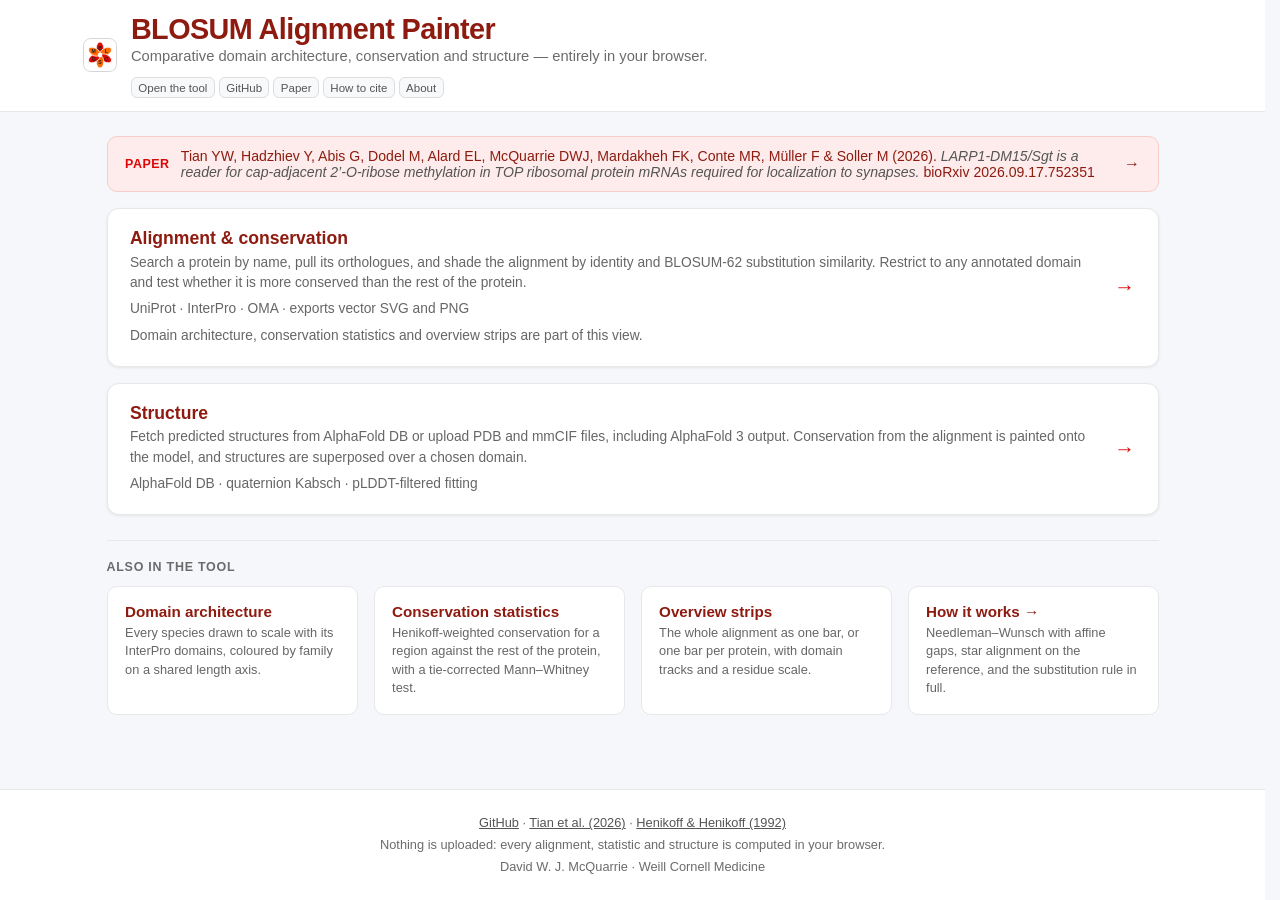
==== index.html @ 9aef40fb "Landing page links only where there is somewhere to go Four cards claimed to be destinations and all" ====
<!DOCTYPE html>
<html lang="en">
<head>
<meta charset="utf-8">
<meta name="viewport" content="width=device-width, initial-scale=1">
<meta name="description" content="Comparative domain architecture, conservation and structure in the browser. Align amino acid sequences, shade them by BLOSUM-62 substitution similarity, and paint the result onto a predicted structure.">
<meta name="theme-color" content="#DC0806">
<title>BLOSUM Alignment Painter</title>
<link rel="stylesheet" href="css/painter.css">
<link rel="manifest" href="manifest.webmanifest">
<link rel="icon" href="icons/icon.svg" type="image/svg+xml">
<link rel="apple-touch-icon" href="icons/icon-192.png">
<style>
  html{scrollbar-gutter:stable}
  *{margin:0;padding:0;box-sizing:border-box}
  body{
    font-family:-apple-system,BlinkMacSystemFont,'Segoe UI',Roboto,sans-serif;
    background:var(--pa-bg);color:var(--pa-ink);min-height:100vh;
    display:flex;flex-direction:column;
  }
  .pa-container{flex:1}
  .mark{width:34px;height:34px;border-radius:7px;flex:none}
  .pa-headrow{display:flex;align-items:center;gap:.9rem}
</style>
</head>
<body>

<div class="pa-header">
  <div class="pa-container" style="padding:0;max-width:1100px">
    <div class="pa-headrow">
      <svg class="mark" viewBox="0 0 64 64" xmlns="http://www.w3.org/2000/svg" aria-hidden="true">
        <rect x="1" y="1" width="62" height="62" rx="13" fill="#FFFFFF" stroke="#C9C9D2" stroke-width="1.5"/>
        <ellipse cx="32" cy="19.5" rx="7.0" ry="11.8" fill="#DC0806" stroke="#FFFFFF" stroke-width="1.3" transform="rotate(0 32 32)"/>
        <ellipse cx="32" cy="19.5" rx="7.0" ry="11.8" fill="#FE6B00" stroke="#FFFFFF" stroke-width="1.3" transform="rotate(60 32 32)"/>
        <ellipse cx="32" cy="19.5" rx="7.0" ry="11.8" fill="#DC0806" stroke="#FFFFFF" stroke-width="1.3" transform="rotate(120 32 32)"/>
        <ellipse cx="32" cy="19.5" rx="7.0" ry="11.8" fill="#FE6B00" stroke="#FFFFFF" stroke-width="1.3" transform="rotate(180 32 32)"/>
        <ellipse cx="32" cy="19.5" rx="7.0" ry="11.8" fill="#DC0806" stroke="#FFFFFF" stroke-width="1.3" transform="rotate(240 32 32)"/>
        <ellipse cx="32" cy="19.5" rx="7.0" ry="11.8" fill="#FE6B00" stroke="#FFFFFF" stroke-width="1.3" transform="rotate(300 32 32)"/>
        <circle cx="32" cy="32" r="4.4" fill="#FFFFFF"/>
        <text x="32.00" y="18.40" font-family="Arial,Helvetica,sans-serif" font-size="9.6" font-weight="600" fill="#231F20" text-anchor="middle" dominant-baseline="central">B</text>
        <text x="43.78" y="25.20" font-family="Arial,Helvetica,sans-serif" font-size="9.6" font-weight="600" fill="#231F20" text-anchor="middle" dominant-baseline="central">L</text>
        <text x="43.78" y="38.80" font-family="Arial,Helvetica,sans-serif" font-size="9.6" font-weight="600" fill="#231F20" text-anchor="middle" dominant-baseline="central">O</text>
        <text x="32.00" y="45.60" font-family="Arial,Helvetica,sans-serif" font-size="9.6" font-weight="600" fill="#231F20" text-anchor="middle" dominant-baseline="central">S</text>
        <text x="20.22" y="38.80" font-family="Arial,Helvetica,sans-serif" font-size="9.6" font-weight="600" fill="#231F20" text-anchor="middle" dominant-baseline="central">U</text>
        <text x="20.22" y="25.20" font-family="Arial,Helvetica,sans-serif" font-size="9.6" font-weight="600" fill="#231F20" text-anchor="middle" dominant-baseline="central">M</text>
      </svg>
      <div>
        <h1>BLOSUM Alignment Painter</h1>
        <p class="subtitle">Comparative domain architecture, conservation and structure &mdash; entirely in your browser.</p>
        <div class="pa-links">
          <a href="app.html">Open the tool</a>
          <a href="https://github.com/dxm958/blosum62-painter">GitHub</a>
          <a href="https://doi.org/10.64898/2026.09.17.752351">Paper</a>
          <a href="https://github.com/dxm958/blosum62-painter#how-to-cite">How to cite</a>
          <a href="about.html">About</a>
        </div>
      </div>
    </div>
  </div>
</div>

<div class="pa-container">

  <a class="pa-banner" href="https://doi.org/10.64898/2026.09.17.752351">
    <span class="pa-label">Paper</span>
    <span class="pa-cite">Tian YW, Hadzhiev Y, Abis G, Dodel M, Alard EL, McQuarrie DWJ, Mardakheh FK,
      Conte MR, M&uuml;ller F &amp; Soller M (2026). <em>LARP1-DM15/Sgt is a reader for cap-adjacent
      2&rsquo;-O-ribose methylation in TOP ribosomal protein mRNAs required for localization to
      synapses.</em> bioRxiv 2026.09.17.752351</span>
    <span>&rarr;</span>
  </a>

  <a class="pa-hero" href="app.html">
    <div>
      <h2>Alignment &amp; conservation</h2>
      <p>Search a protein by name, pull its orthologues, and shade the alignment by identity and
         BLOSUM-62 substitution similarity. Restrict to any annotated domain and test whether it is
         more conserved than the rest of the protein.</p>
      <p class="pa-hint">UniProt &middot; InterPro &middot; OMA &middot; exports vector SVG and PNG</p>
      <p class="pa-hint">Domain architecture, conservation statistics and overview strips are part of
         this view.</p>
    </div>
    <span class="pa-go">&rarr;</span>
  </a>

  <a class="pa-hero" href="app.html#structure">
    <div>
      <h2>Structure</h2>
      <p>Fetch predicted structures from AlphaFold DB or upload PDB and mmCIF files, including
         AlphaFold 3 output. Conservation from the alignment is painted onto the model, and
         structures are superposed over a chosen domain.</p>
      <p class="pa-hint">AlphaFold DB &middot; quaternion Kabsch &middot; pLDDT-filtered fitting</p>
    </div>
    <span class="pa-go">&rarr;</span>
  </a>

  <div class="pa-divider"></div>

  <h3 style="font-size:.78rem;font-weight:700;text-transform:uppercase;letter-spacing:.06em;
             color:var(--pa-muted);margin-bottom:.7rem">Also in the tool</h3>
  <div class="pa-grid">
    <div class="pa-small" style="cursor:default">
      <h3>Domain architecture</h3>
      <p>Every species drawn to scale with its InterPro domains, coloured by family on a shared
         length axis.</p>
    </div>
    <div class="pa-small" style="cursor:default">
      <h3>Conservation statistics</h3>
      <p>Henikoff-weighted conservation for a region against the rest of the protein, with a
         tie-corrected Mann&ndash;Whitney test.</p>
    </div>
    <div class="pa-small" style="cursor:default">
      <h3>Overview strips</h3>
      <p>The whole alignment as one bar, or one bar per protein, with domain tracks and a residue
         scale.</p>
    </div>
    <a class="pa-small" href="about.html">
      <h3>How it works &rarr;</h3>
      <p>Needleman&ndash;Wunsch with affine gaps, star alignment on the reference, and the
         substitution rule in full.</p>
    </a>
  </div>

</div>

<div class="pa-footer">
  <a href="https://github.com/dxm958/blosum62-painter">GitHub</a> &middot;
  <a href="https://doi.org/10.64898/2026.09.17.752351">Tian et al. (2026)</a> &middot;
  <a href="https://doi.org/10.1073/pnas.89.22.10915">Henikoff &amp; Henikoff (1992)</a>
  <br>
  Nothing is uploaded: every alignment, statistic and structure is computed in your browser.
  <br>
  David W. J. McQuarrie &middot; Weill Cornell Medicine
</div>

</body>
</html>
---- css/painter.css ----
/* Shared chrome for the landing page and the tool, in the idiom of LIVIA's
   css/livia.css: a white header, a centred container, and white cards with a
   numbered step header. Colours follow the figures this tool produces. */

:root{
  --pa-bg:#f5f7fa;
  --pa-card:#ffffff;
  --pa-ink:#2b2b30;
  --pa-head:#8E1B10;
  --pa-accent:#DC0806;
  --pa-accent-2:#FE6B00;
  --pa-line:#e8e8e8;
  --pa-muted:#6B6B6B;
  --pa-soft:#f8f9fa;
}

.pa-header{background:#fff;color:var(--pa-head);padding:.8rem 2rem;border-bottom:1px solid var(--pa-line)}
.pa-header h1{font-size:1.8rem;font-weight:700;margin-bottom:.15rem;letter-spacing:-.02em;color:var(--pa-head)}
.pa-header .subtitle{font-size:.92rem;color:var(--pa-muted);margin-bottom:.8rem;font-weight:400}
.pa-links{display:flex;gap:.5rem .25rem;flex-wrap:wrap}
.pa-links a{
  color:#555;text-decoration:none;font-size:.72rem;padding:.22rem .4rem;
  border:1px solid #ddd;border-radius:6px;background:var(--pa-soft);transition:all .2s;
}
.pa-links a:hover{background:var(--pa-accent);color:#fff;border-color:var(--pa-accent)}

.pa-container{max-width:1100px;margin:0 auto;padding:1.5rem}

.pa-card{
  background:var(--pa-card);border-radius:12px;padding:1.5rem;
  box-shadow:0 1px 3px rgba(0,0,0,.08);margin-bottom:1.5rem;
}
.pa-step-num{
  display:inline-flex;align-items:center;justify-content:center;width:28px;height:28px;
  border-radius:50%;background:var(--pa-accent);color:#fff;font-weight:700;font-size:.85rem;
  margin-right:.5rem;flex-shrink:0;
}
.pa-step-header{display:flex;align-items:center;margin-bottom:.8rem;font-weight:600;font-size:1rem}
.pa-step-desc{font-size:.88rem;color:#666;margin-bottom:.8rem;padding-left:2.3rem}

.pa-banner{
  display:flex;align-items:center;gap:.7rem;background:#fdeceb;border:1px solid #f6cdca;
  border-radius:10px;padding:.7rem 1.1rem;margin-bottom:1rem;text-decoration:none;
  color:var(--pa-head);transition:all .2s;
}
.pa-banner:hover{background:#f9d9d6;border-color:var(--pa-accent)}
.pa-banner .pa-label{
  font-size:.78rem;font-weight:700;text-transform:uppercase;letter-spacing:.04em;
  color:var(--pa-accent);flex:none;
}
.pa-banner .pa-cite{font-size:.88rem;flex:1}
.pa-banner .pa-cite em{color:#555}

.pa-hero{
  display:flex;align-items:center;gap:1rem;background:#fff;border:1px solid var(--pa-line);
  border-radius:12px;padding:1.2rem 1.4rem;margin-bottom:1rem;text-decoration:none;
  color:var(--pa-ink);box-shadow:0 1px 3px rgba(0,0,0,.08);transition:all .2s;
}
.pa-hero:hover{border-color:var(--pa-accent);box-shadow:0 2px 10px rgba(220,8,6,.12)}
.pa-hero h2{font-size:1.1rem;color:var(--pa-head);margin-bottom:.2rem}
.pa-hero p{font-size:.86rem;color:#666;line-height:1.5}
.pa-hero .pa-go{margin-left:auto;color:var(--pa-accent);font-size:1.3rem;flex:none}
.pa-hint{font-size:.76rem;color:var(--pa-muted);margin-top:.35rem}

.pa-grid{display:grid;grid-template-columns:repeat(auto-fit,minmax(240px,1fr));gap:1rem}
.pa-small{
  background:#fff;border:1px solid var(--pa-line);border-radius:10px;padding:1rem 1.1rem;
  text-decoration:none;color:var(--pa-ink);transition:all .2s;
}
.pa-small:hover{border-color:var(--pa-accent)}
.pa-small h3{font-size:.95rem;color:var(--pa-head);margin-bottom:.25rem}
.pa-small p{font-size:.8rem;color:#666;line-height:1.45}

.pa-divider{height:1px;background:var(--pa-line);margin:1.6rem 0 1.2rem}

.pa-footer{
  text-align:center;padding:1.4rem;font-size:.8rem;color:var(--pa-muted);
  border-top:1px solid var(--pa-line);background:#fff;line-height:1.7;
}
.pa-footer a{color:#555}
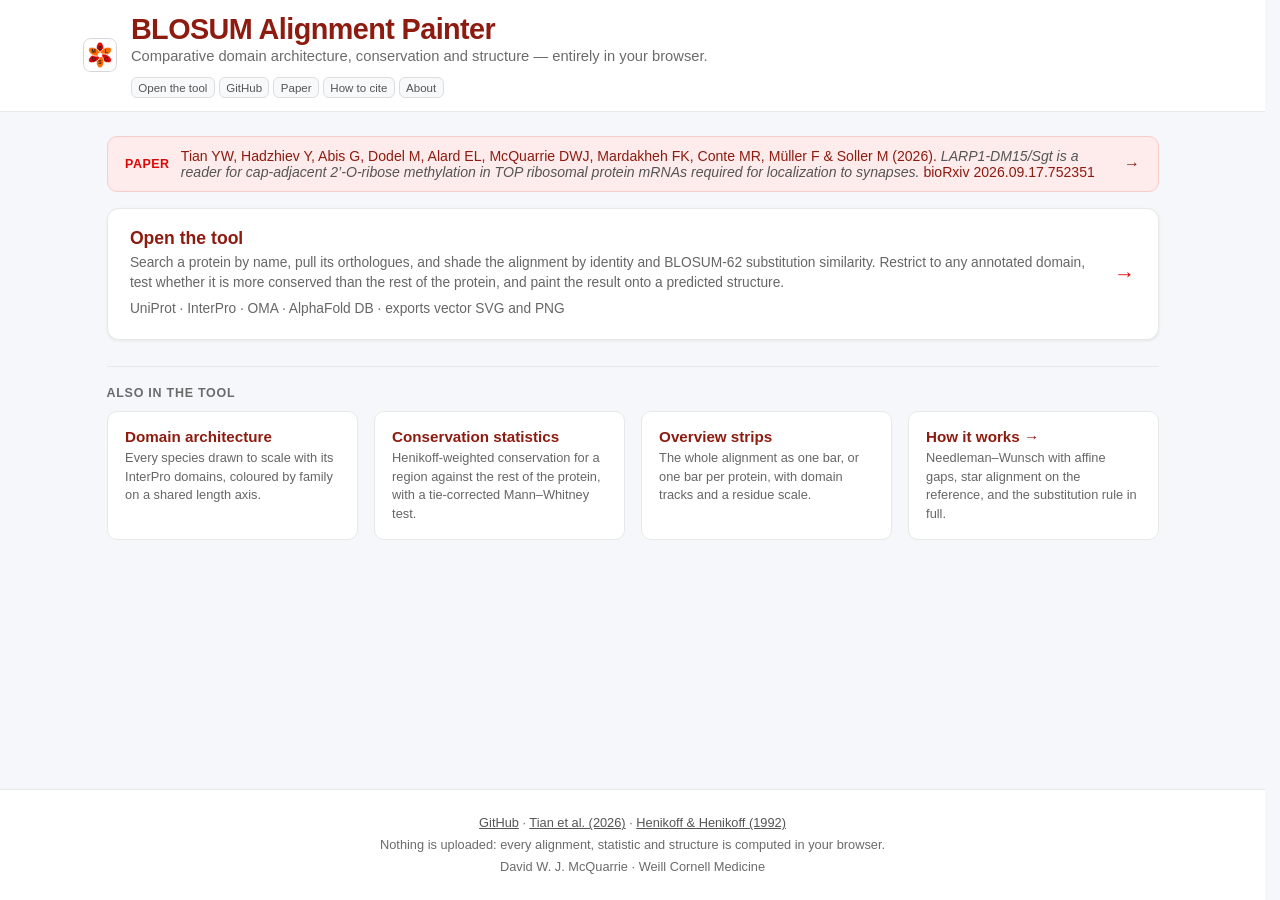
==== commit 33035240: "Restore the two-column tool; landing page keeps one button The numbered step-card layout replaced a " ====
--- a/index.html
+++ b/index.html
@@ -72,24 +72,13 @@
 
   <a class="pa-hero" href="app.html">
     <div>
-      <h2>Alignment &amp; conservation</h2>
+      <h2>Open the tool</h2>
       <p>Search a protein by name, pull its orthologues, and shade the alignment by identity and
-         BLOSUM-62 substitution similarity. Restrict to any annotated domain and test whether it is
-         more conserved than the rest of the protein.</p>
-      <p class="pa-hint">UniProt &middot; InterPro &middot; OMA &middot; exports vector SVG and PNG</p>
-      <p class="pa-hint">Domain architecture, conservation statistics and overview strips are part of
-         this view.</p>
-    </div>
-    <span class="pa-go">&rarr;</span>
-  </a>
-
-  <a class="pa-hero" href="app.html#structure">
-    <div>
-      <h2>Structure</h2>
-      <p>Fetch predicted structures from AlphaFold DB or upload PDB and mmCIF files, including
-         AlphaFold 3 output. Conservation from the alignment is painted onto the model, and
-         structures are superposed over a chosen domain.</p>
-      <p class="pa-hint">AlphaFold DB &middot; quaternion Kabsch &middot; pLDDT-filtered fitting</p>
+         BLOSUM-62 substitution similarity. Restrict to any annotated domain, test whether it is
+         more conserved than the rest of the protein, and paint the result onto a predicted
+         structure.</p>
+      <p class="pa-hint">UniProt &middot; InterPro &middot; OMA &middot; AlphaFold DB &middot;
+         exports vector SVG and PNG</p>
     </div>
     <span class="pa-go">&rarr;</span>
   </a>
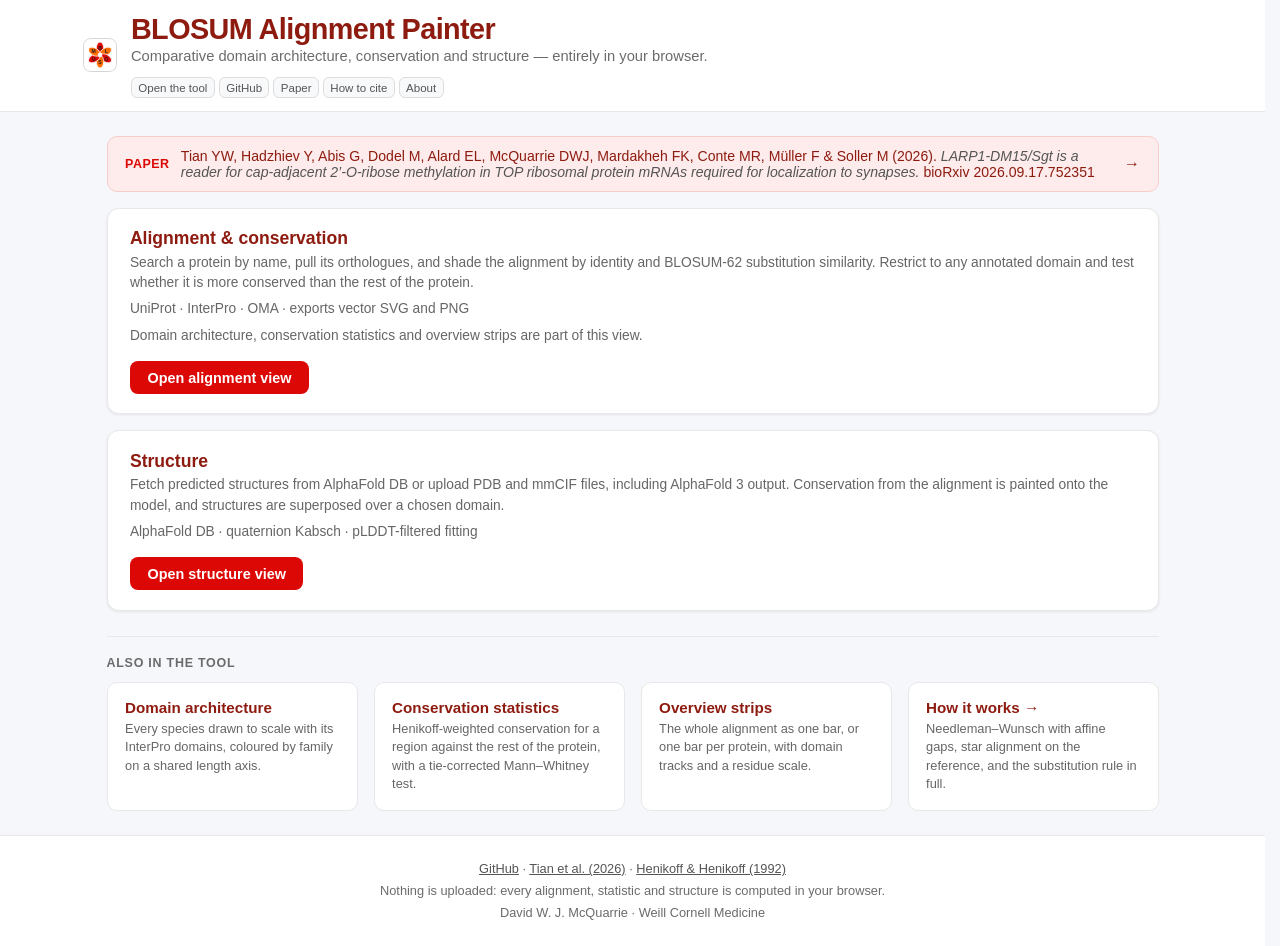
==== commit 976f6db4: "Landing cards describe; a button underneath does the navigating The whole card was the link, so ther" ====
--- a/index.html
+++ b/index.html
@@ -70,18 +70,29 @@
     <span>&rarr;</span>
   </a>
 
-  <a class="pa-hero" href="app.html">
+  <div class="pa-hero pa-static">
     <div>
-      <h2>Open the tool</h2>
+      <h2>Alignment &amp; conservation</h2>
       <p>Search a protein by name, pull its orthologues, and shade the alignment by identity and
-         BLOSUM-62 substitution similarity. Restrict to any annotated domain, test whether it is
-         more conserved than the rest of the protein, and paint the result onto a predicted
-         structure.</p>
-      <p class="pa-hint">UniProt &middot; InterPro &middot; OMA &middot; AlphaFold DB &middot;
-         exports vector SVG and PNG</p>
+         BLOSUM-62 substitution similarity. Restrict to any annotated domain and test whether it is
+         more conserved than the rest of the protein.</p>
+      <p class="pa-hint">UniProt &middot; InterPro &middot; OMA &middot; exports vector SVG and PNG</p>
+      <p class="pa-hint">Domain architecture, conservation statistics and overview strips are part
+         of this view.</p>
+      <a class="pa-btn" href="app.html">Open alignment view</a>
     </div>
-    <span class="pa-go">&rarr;</span>
-  </a>
+  </div>
+
+  <div class="pa-hero pa-static">
+    <div>
+      <h2>Structure</h2>
+      <p>Fetch predicted structures from AlphaFold DB or upload PDB and mmCIF files, including
+         AlphaFold&nbsp;3 output. Conservation from the alignment is painted onto the model, and
+         structures are superposed over a chosen domain.</p>
+      <p class="pa-hint">AlphaFold DB &middot; quaternion Kabsch &middot; pLDDT-filtered fitting</p>
+      <a class="pa-btn" href="app.html#structure">Open structure view</a>
+    </div>
+  </div>
 
   <div class="pa-divider"></div>
 
--- a/css/painter.css
+++ b/css/painter.css
@@ -78,3 +78,15 @@
   border-top:1px solid var(--pa-line);background:#fff;line-height:1.7;
 }
 .pa-footer a{color:#555}
+
+/* A card that describes rather than navigates: the button is the only target. */
+.pa-static{cursor:default}
+.pa-static:hover{border-color:var(--pa-line);box-shadow:0 1px 3px rgba(0,0,0,.08)}
+.pa-btn{
+  display:inline-block;margin-top:.9rem;padding:.55rem 1.1rem;border-radius:8px;
+  background:var(--pa-accent);color:#fff;text-decoration:none;
+  font-size:.9rem;font-weight:600;transition:background .2s;
+}
+.pa-btn:hover{background:#b00604}
+.pa-btn.secondary{background:var(--pa-soft);color:var(--pa-head);border:1px solid #ddd}
+.pa-btn.secondary:hover{background:#eee}
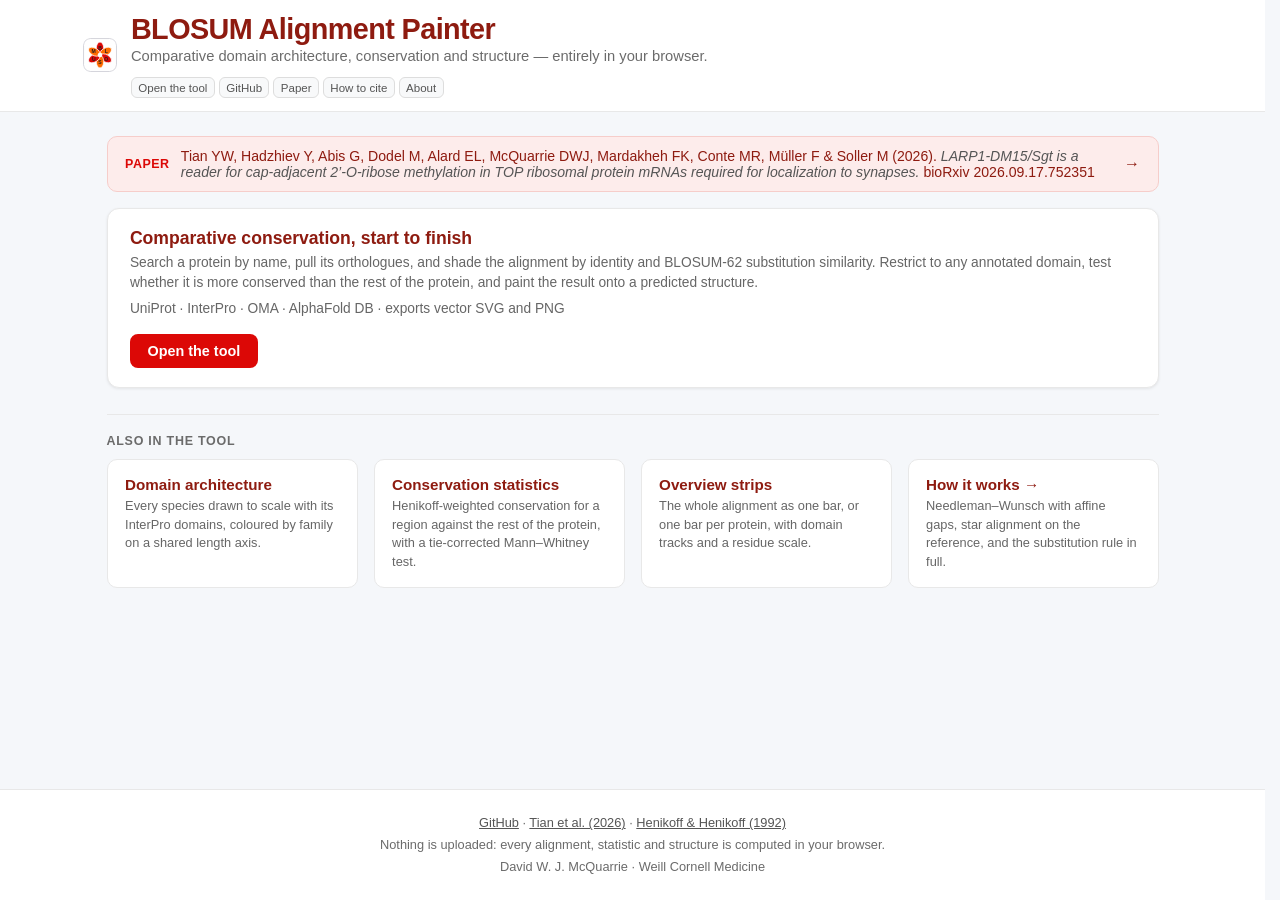
==== commit 04aed97b: "One card, one button Two buttons both opened the same page. The tool is one tool, so the landing pag" ====
--- a/index.html
+++ b/index.html
@@ -6,7 +6,7 @@
 <meta name="description" content="Comparative domain architecture, conservation and structure in the browser. Align amino acid sequences, shade them by BLOSUM-62 substitution similarity, and paint the result onto a predicted structure.">
 <meta name="theme-color" content="#DC0806">
 <title>BLOSUM Alignment Painter</title>
-<link rel="stylesheet" href="css/painter.css">
+<link rel="stylesheet" href="css/painter.css?v=3.6.2">
 <link rel="manifest" href="manifest.webmanifest">
 <link rel="icon" href="icons/icon.svg" type="image/svg+xml">
 <link rel="apple-touch-icon" href="icons/icon-192.png">
@@ -72,25 +72,13 @@
 
   <div class="pa-hero pa-static">
     <div>
-      <h2>Alignment &amp; conservation</h2>
+      <h2>Comparative conservation, start to finish</h2>
       <p>Search a protein by name, pull its orthologues, and shade the alignment by identity and
-         BLOSUM-62 substitution similarity. Restrict to any annotated domain and test whether it is
-         more conserved than the rest of the protein.</p>
-      <p class="pa-hint">UniProt &middot; InterPro &middot; OMA &middot; exports vector SVG and PNG</p>
-      <p class="pa-hint">Domain architecture, conservation statistics and overview strips are part
-         of this view.</p>
-      <a class="pa-btn" href="app.html">Open alignment view</a>
-    </div>
-  </div>
-
-  <div class="pa-hero pa-static">
-    <div>
-      <h2>Structure</h2>
-      <p>Fetch predicted structures from AlphaFold DB or upload PDB and mmCIF files, including
-         AlphaFold&nbsp;3 output. Conservation from the alignment is painted onto the model, and
-         structures are superposed over a chosen domain.</p>
-      <p class="pa-hint">AlphaFold DB &middot; quaternion Kabsch &middot; pLDDT-filtered fitting</p>
-      <a class="pa-btn" href="app.html#structure">Open structure view</a>
+         BLOSUM-62 substitution similarity. Restrict to any annotated domain, test whether it is more
+         conserved than the rest of the protein, and paint the result onto a predicted structure.</p>
+      <p class="pa-hint">UniProt &middot; InterPro &middot; OMA &middot; AlphaFold DB &middot;
+         exports vector SVG and PNG</p>
+      <a class="pa-btn" href="app.html">Open the tool</a>
     </div>
   </div>
 
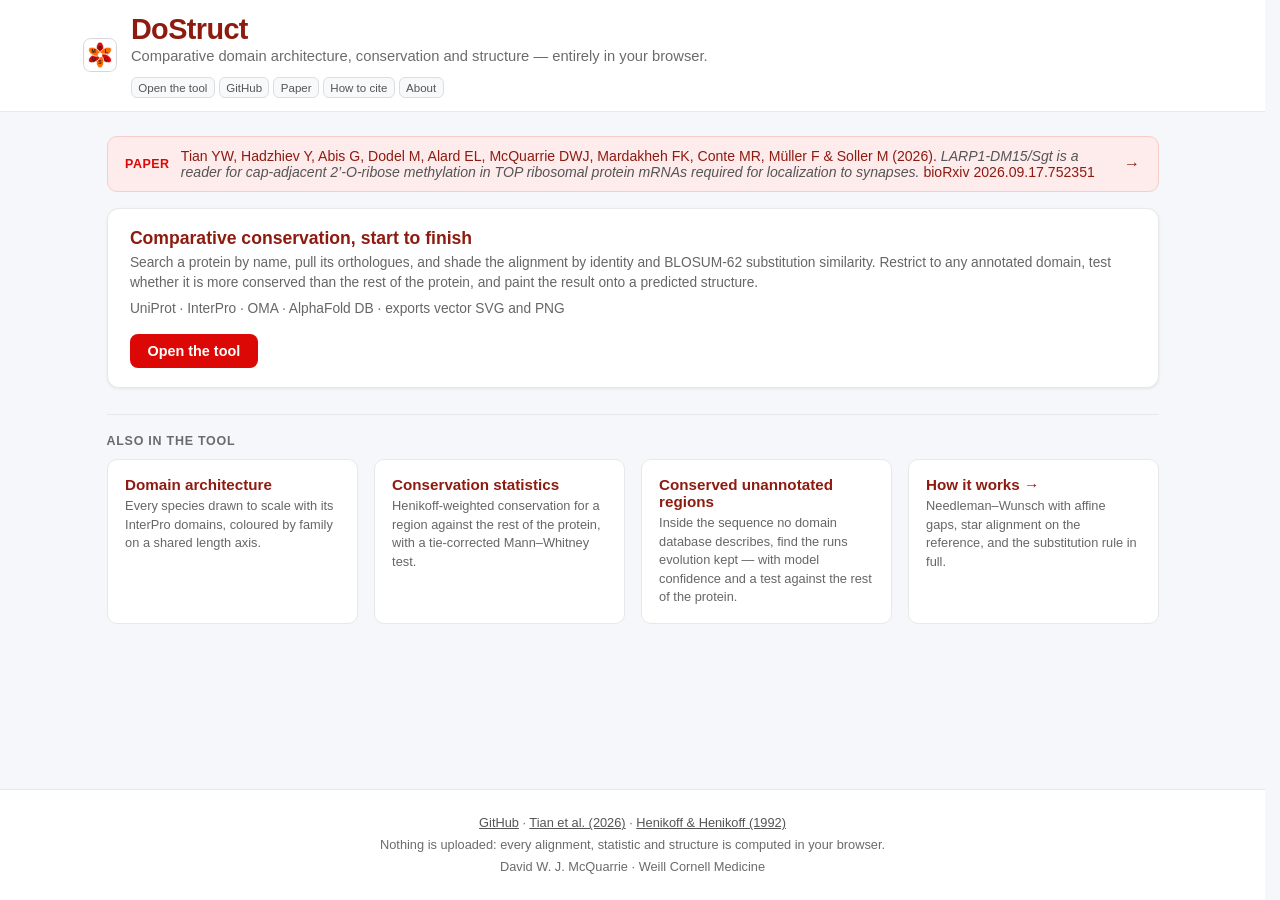
==== commit 71d87077: "Find the conserved regions no domain database describes Adds the screen the method paper is about. I" ====
--- a/index.html
+++ b/index.html
@@ -5,8 +5,8 @@
 <meta name="viewport" content="width=device-width, initial-scale=1">
 <meta name="description" content="Comparative domain architecture, conservation and structure in the browser. Align amino acid sequences, shade them by BLOSUM-62 substitution similarity, and paint the result onto a predicted structure.">
 <meta name="theme-color" content="#DC0806">
-<title>BLOSUM Alignment Painter</title>
-<link rel="stylesheet" href="css/painter.css?v=3.6.2">
+<title>DoStruct</title>
+<link rel="stylesheet" href="css/painter.css?v=3.7.0">
 <link rel="manifest" href="manifest.webmanifest">
 <link rel="icon" href="icons/icon.svg" type="image/svg+xml">
 <link rel="apple-touch-icon" href="icons/icon-192.png">
@@ -45,7 +45,7 @@
         <text x="20.22" y="25.20" font-family="Arial,Helvetica,sans-serif" font-size="9.6" font-weight="600" fill="#231F20" text-anchor="middle" dominant-baseline="central">M</text>
       </svg>
       <div>
-        <h1>BLOSUM Alignment Painter</h1>
+        <h1>DoStruct</h1>
         <p class="subtitle">Comparative domain architecture, conservation and structure &mdash; entirely in your browser.</p>
         <div class="pa-links">
           <a href="app.html">Open the tool</a>
@@ -98,9 +98,9 @@
          tie-corrected Mann&ndash;Whitney test.</p>
     </div>
     <div class="pa-small" style="cursor:default">
-      <h3>Overview strips</h3>
-      <p>The whole alignment as one bar, or one bar per protein, with domain tracks and a residue
-         scale.</p>
+      <h3>Conserved unannotated regions</h3>
+      <p>Inside the sequence no domain database describes, find the runs evolution kept &mdash; with
+         model confidence and a test against the rest of the protein.</p>
     </div>
     <a class="pa-small" href="about.html">
       <h3>How it works &rarr;</h3>
